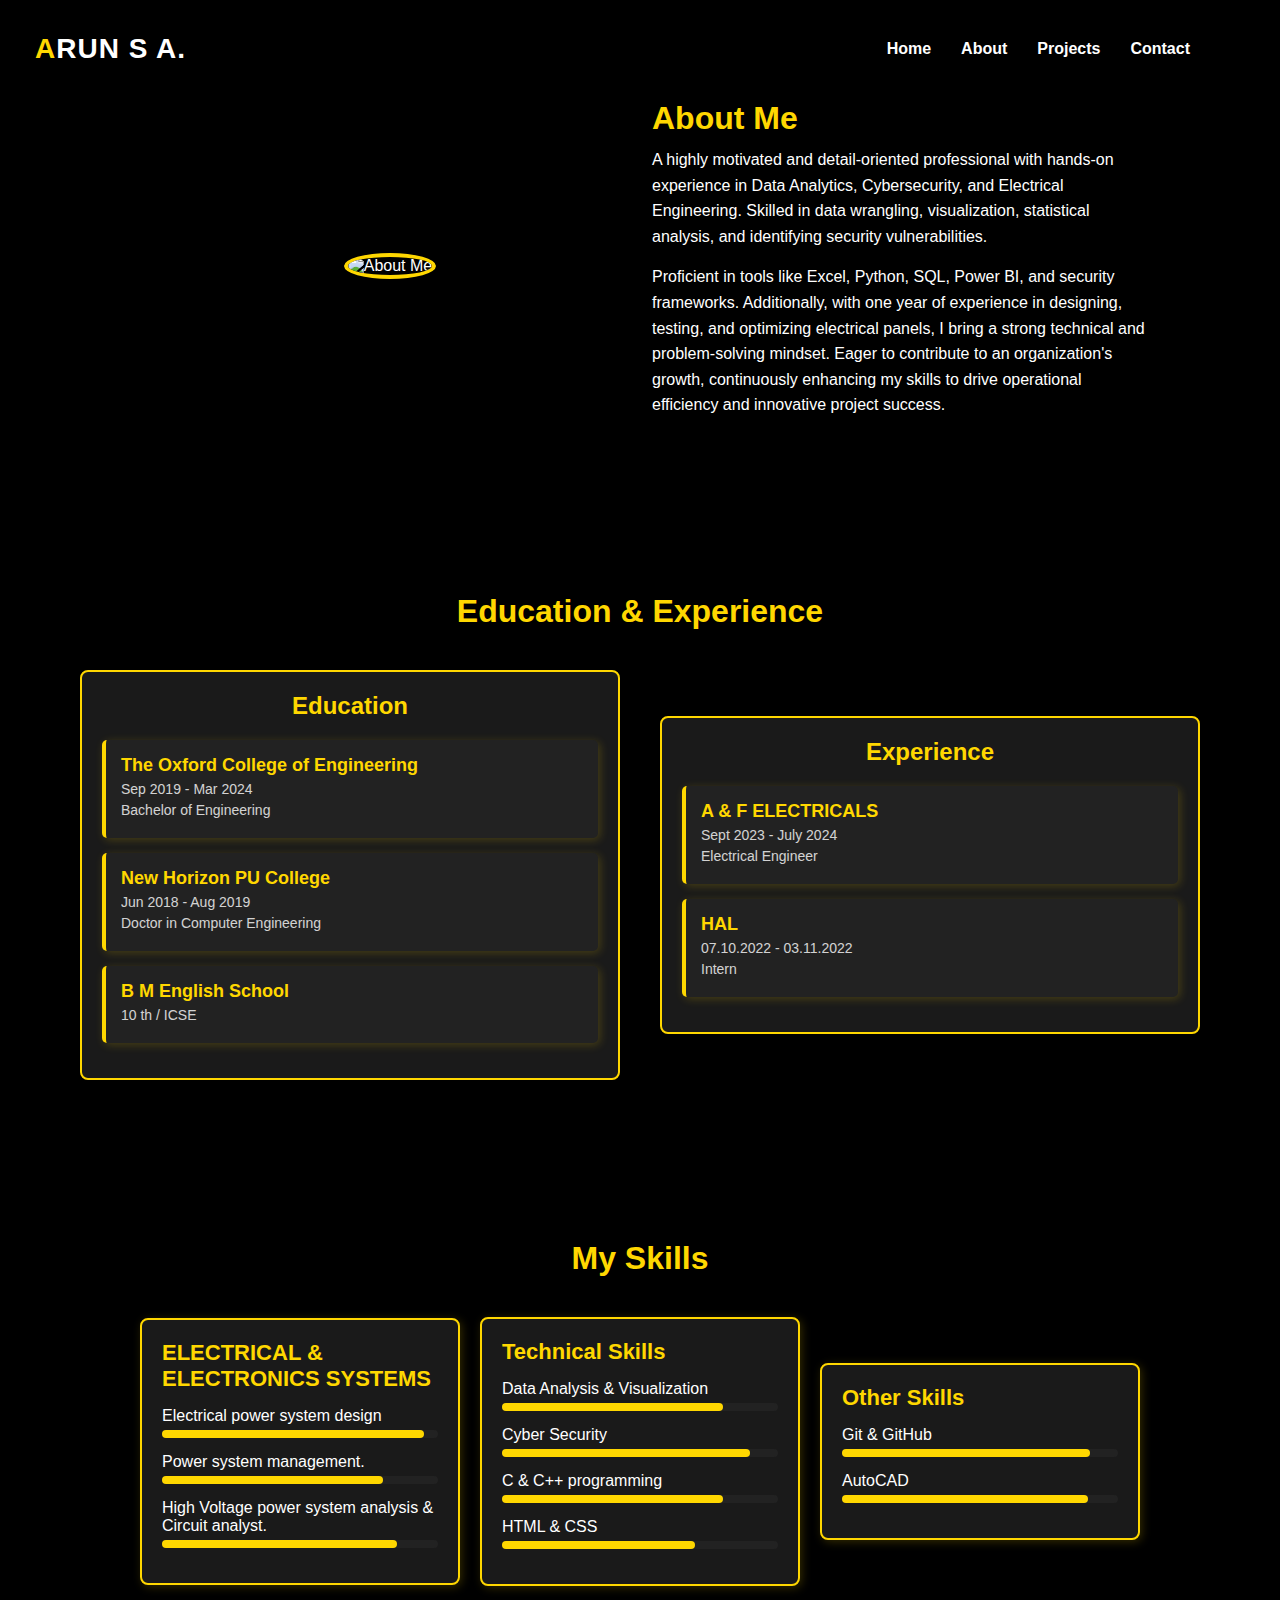
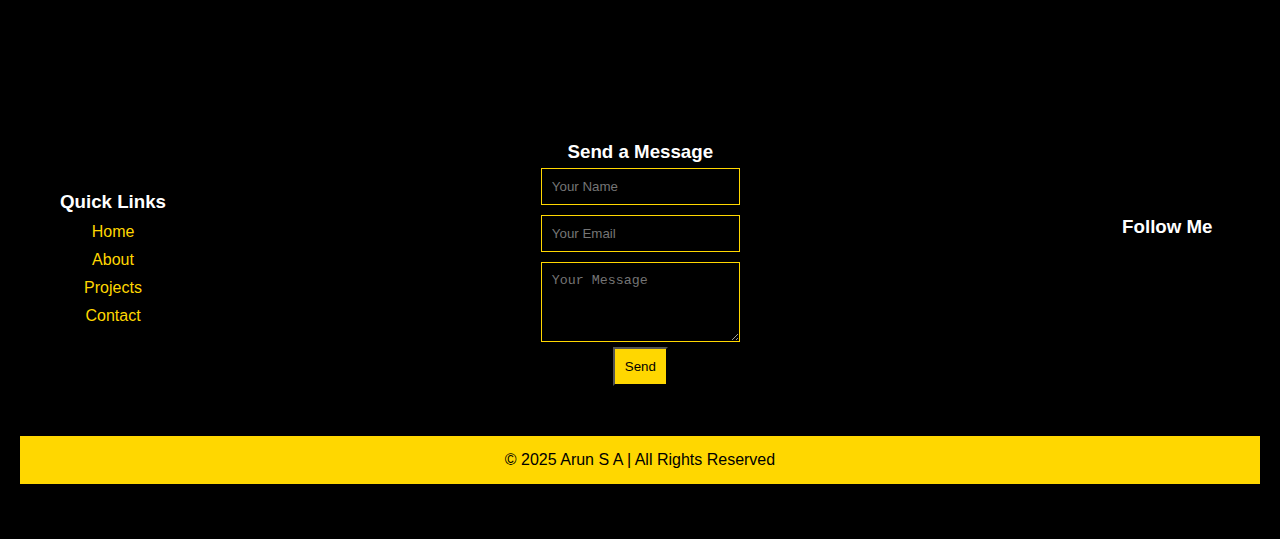
==== about.html @ 4d64bd61 "Add files via upload" ====
<!DOCTYPE html>
<html lang="en">
<head>
    <meta charset="UTF-8">
    <meta name="viewport" content="width=device-width, initial-scale=1.0">
    <title>Arun S A - Portfolio</title>
    <link rel="stylesheet" href="styles.css">

</head>
<body>
<header>
    <div class="logo"><span id="cspan">A</span>run S A.</div>
    <div class="menu-toggle" onclick="toggleMenu()">☰</div>
    <nav>
        <ul>
            <li><a href="#home">Home</a></li>
            <li><a href="#about">About</a></li>
            <li><a href="#projects">Projects</a></li>
            <li><a href="#contact">Contact</a></li>
        </ul>
    </nav>
</header>



<section id="about" class="about-container" style="padding-top: 100px;">
    <div class="about-image">
        <img src="C:\Users\chand\Downloads\Arun PIC.jpeg" alt="About Me">
    </div>
    <div class="about-content">
        <h2>About Me</h2>
        <p>
            A highly motivated and detail-oriented professional with hands-on experience in Data Analytics, Cybersecurity, and Electrical Engineering. Skilled in data wrangling, visualization, statistical analysis, and identifying security vulnerabilities. 
        </p>
        <p>
            Proficient in tools like Excel, Python, SQL, Power BI, and security frameworks. Additionally, with one year of experience in designing, testing, and optimizing electrical panels, I bring a strong technical and problem-solving mindset. Eager to contribute to an organization's growth, continuously enhancing my skills to drive operational efficiency and innovative project success. </p>
    </div>  
</section>


<section id="edu-exp">
    <h2 class="section-title">Education & Experience</h2>
    <div class="edu-exp-container">
        <!-- Education Section -->
        <div class="edu-exp-box">
            <h3 class="edu-exp-title">Education</h3>
            <div class="edu-exp-item">
                <h4> The Oxford College of Engineering </h4>
                <p>Sep 2019 - Mar 2024</p>
                <p> Bachelor of Engineering </p>
            </div>
            <div class="edu-exp-item">
                <h4> New Horizon PU College</h4>
                <p> Jun 2018 - Aug 2019</p>
                <p>Doctor in Computer Engineering</p>
            </div>
            <div class="edu-exp-item">
                <h4> B M English School</h4>
                <p>10 th / ICSE</p>
            </div>
        </div>

        <!-- Experience Section -->
        <div class="edu-exp-box">
            <h3 class="edu-exp-title">Experience</h3>
            <div class="edu-exp-item">
                <h4> A & F ELECTRICALS</h4>
                <p> Sept 2023 - July 2024</p>
                <p> Electrical Engineer</p>
            </div>
            <div class="edu-exp-item">
                <h4>HAL</h4>
                <p>07.10.2022 - 03.11.2022</p>
                <p>Intern</p>
            </div>
        </div>
    </div>
</section>

<section id="skills">
    <h2 class="section-title">My Skills</h2>
    <div class="skills-container">
        
        <div class="skill-box">
            <h3>ELECTRICAL & ELECTRONICS SYSTEMS</h3>
            <div class="skill-item">
                <span> Electrical power system design </span>
                <div class="progress"><div class="progress-bar" style="width: 95%"></div></div>
            </div>
            <div class="skill-item">
                <span> Power system management.</span>
                <div class="progress"><div class="progress-bar" style="width: 80%"></div></div>
            </div>
            <div class="skill-item">
                <span>High Voltage power system analysis & Circuit analyst. </span>
                <div class="progress"><div class="progress-bar" style="width: 85%"></div></div>
            </div>
        </div>

        <div class="skill-box">
            <h3>Technical Skills</h3>
            <div class="skill-item">
                <span>Data Analysis & Visualization</span>
                <div class="progress"><div class="progress-bar" style="width: 80%"></div></div>
            </div>
            <div class="skill-item">
                <span> Cyber Security</span>
                <div class="progress"><div class="progress-bar" style="width: 90%"></div></div>
            </div>
            <div class="skill-item">
                <span> C & C++ programming </span>
                <div class="progress"><div class="progress-bar" style="width: 80%"></div></div>
            </div>
            <div class="skill-item">
                <span> HTML & CSS </span>
                <div class="progress"><div class="progress-bar" style="width: 70%"></div></div>
            </div>
        </div>

        <div class="skill-box">
            <h3>Other Skills</h3>
            <div class="skill-item">
                <span>Git & GitHub</span>
                <div class="progress"><div class="progress-bar" style="width: 90%"></div></div>
            </div>
            <div class="skill-item">
                <span>AutoCAD</span>
                <div class="progress"><div class="progress-bar" style="width: 89%"></div></div>
            </div>
        </div>

    </div>
</section>






<footer>
    <div class="footer-container" id="contact">
        <div class="footer-nav">
            <h3>Quick Links</h3>
            <ul>
                <li><a href="index.html">Home</a></li>
                <li><a href="about.html">About</a></li>
                <li><a href="#projects">Projects</a></li>
                <li><a href="#contact">Contact</a></li>
            </ul>
        </div>

        <!-- Send Message Form -->
        <div class="footer-form">
            <h3>Send a Message</h3>
            <form>
                <input type="text" placeholder="Your Name" required>
                <input type="email" placeholder="Your Email" required>
                <textarea placeholder="Your Message" required></textarea>
                <button type="submit">Send</button>
            </form>
        </div>

        <!-- Social Media Icons -->
        <div class="footer-social">
            <h3>Follow Me</h3>
            <div class="social-icons">
                <a href="https://www.facebook.com/rockarunamar?mibextid=kFxxJD"><i class="fab fa-facebook"></i> </a>       
                <a href="https://x.com/_arun_amar_?t=bIX2LGd4Y-M6uU_82VjdYQ&s=09"><i class="fab fa-twitter"></i> </a>
                <a href="https://www.linkedin.com/in/arun-sa?utm_source=share&utm_campaign=share_via&utm_content=profile&utm_medium=android_app"><i class="fab fa-linkedin"></i> </a>
                <a href="https://github.com/arunsa22"><i class="fab fa-github"></i> </a>
            </div>
        </div>
    </div>

    <!-- Copyright -->
    <div class="footer-bottom">
        <p>&copy; 2025 Arun S A | All Rights Reserved</p>
    </div>
</footer>



<script>
    function toggleMenu() {
        const nav = document.querySelector('nav ul');
        nav.classList.toggle('nav-active');
    }
</script>
</body>
</html>
---- styles.css ----
* {
    margin: 0;
    padding: 0;
    box-sizing: border-box;
    justify-content: space-between;
    list-style: none;
    text-decoration: none; 
    align-items: center;
}
body {
    font-family: Lora, sans-serif;
    background-color: black;
    color: white;
    overflow-x: hidden;
}
#cspan{
    color: gold;
}
header {
    background-color: black;
    padding: 25px 35px;
    position: fixed;
    width: 100%;
    top: 0;
    left: 0;
    display: flex;  
    z-index: 1000;
}
.logo { 
    color: white;
    font-size: 28px;
    font-weight: 800; 
    text-transform: uppercase; 
    letter-spacing: 1px;
}
nav {
    display: flex;
    margin-right: 25px;
    padding: 15px;
}
nav ul{
    display: flex;
}
nav ul li {
    margin: 0 15px;
}
nav ul li a {
    color: white;
    font-weight: bold;
}
nav ul li a:hover {
    color: gold;
}
.menu-toggle {
    display: none;
    font-size: 24px;
    cursor: pointer;
    color: gold;
}
@media (max-width: 768px) {
    nav ul {
        display: none;
        flex-direction: column;
        position: absolute;
        top: 50px;
        left: 0;
        width: 100%;
        background: black;
        text-align: center;
    }
    nav ul li {
        padding: 10px;
    }
    .menu-toggle {
        display: block;
    }
    .nav-active {
        display: flex !important;
    }
}

/* Footer Section */
footer {
    padding: 55px 20px;
    text-align: center;
}

.footer-container {
    display: flex;
    flex-wrap: wrap;
    max-width: 1200px;
    margin: auto;
    gap: 10px;
    padding: 20px;
}

/* Footer Navigation */
.footer-nav ul {
    padding: 0;
}
.footer-nav ul li {
    margin: 10px 0;
}
.footer-nav ul li a {
    color: gold;;
    transition: 0.3s;
}
.footer-nav ul li a:hover {
    color: white;
}

/* Send Message Form */
.footer-form form {
    display: flex;
    flex-direction: column;
}

.footer-form input,
.footer-form textarea {
    width: 100%;
    padding: 10px;
    margin: 5px 0;
    border: 1px solid gold;
    background: black;
    color: white;
}

.footer-form textarea {
    height: 80px;
}

.footer-form button {
    background-color: gold;
    color: black;
    padding: 10px;
    cursor: pointer;
    transition: 0.3s;
}

.footer-form button:hover {
    background-color: white;
    color: black;
}

/* Social Media */
.footer-social  {
    display: flex;
    flex-direction: column;
    gap: 10px;
}

.footer-social .social-icons a {
    color: gold;
    transition: 0.3s;
}

.footer-social .social-icons a:hover {
    color: white;
}

/* Copyright */
.footer-bottom {
    background: gold;
    color: black;
    text-align: center;
    padding: 15px;
    margin-top: 30px;
}

/* Responsive Footer */
@media (max-width: 768px) {
    .footer-container {
        flex-direction: column;
        text-align: center;
    }

    .footer-form form {
        align-items: center;
    }

    .footer-form input,
    .footer-form textarea,
    .footer-form button {
        width: 90%;
    }

    .footer-social .social-icons {
        align-items: center;
    }
}




/* home sectionn */
/* Home Section Styling */
#home {
    display: flex;
    align-items: center;
    justify-content: center;
    text-align: center;
    min-height: 100vh;
    background: black;
    color: white;
    padding: 40px 20px;
}

/* Home Container */
.home-container {
    display: flex;
    flex-wrap: wrap;
    max-width: 1000px;
    width: 100%;
    padding: 25px;
}

/* Text Content */
.home-content {
    flex: 1;
    text-align: left;
}

.home-content h1 {
    font-size: 36px;
    color: white;
}
.home-content p {
    font-size: 18px;
    color: #ccc;
    margin: 10px 0;
}

/* Social Icons */
.social-icons {
    margin: 20px 0;
}
.social-icons a {
    display: inline-block;
    color: white;
    font-size: 18px;
    text-decoration: none;
    margin-right: 15px;
    transition: color 0.3s ease;
}
.social-icons i {
    margin-right: 8px;
    font-size: 20px;
}
.social-icons a:hover {
    color: gold;
}

/* Download Resume Button */
.btn {
    display: inline-block;
    background-color: gold;
    color: black;
    font-weight: bold;
    padding: 12px 20px;
    margin-top: 15px;
    text-decoration: none;
    border-radius: 5px;
    transition: background 0.3s ease;
}

.btn:hover {
    background-color: white;
    color: black;
}

/* Profile Picture */
.home-image, .about-image {
    flex: 1;
    text-align: center;
}

.home-image img , .about-image img{
    max-width: 300px;
    border-radius: 50%;
    border: 4px solid gold;
    transition: transform 0.3s ease;
}
.home-image img:hover ,.about-image img:hover  {
    transform: scale(1.05);
}

@media (max-width: 768px) {
    .home-container {
        flex-direction: column;
        align-items: center; 
        padding-top: 40px;
    }
    .home-content {
        width: 90%; /* Adjusts width for better spacing */
        max-width: 500px;
    }
    .home-content h1 {
        font-size: 32px;
    }
    .home-content p {
        font-size: 16px;
    }
    .social-icons {
        display: flex;
        flex-wrap: wrap;
        gap: 10px; 
    }
    .social-icons a {
        display: flex;
        align-items: center;
        justify-content: center;
        padding: 8px 10px;
        font-size: 15px;
        transition: background 0.3s ease;
    }
    .home-image ,.about-image{
        width: 100%;
        margin-top: 20px;
    }
    .home-image img ,.about-image img{
        max-width: 200px; /* Slightly bigger for better visibility */
        border-radius: 50%;
        border: 3px solid gold;
        transition: transform 0.3s ease;
    }

    .home-image img:hover,.about-image img:hover  {
        transform: scale(1.05);
    }
    .btn {
        display: inline-block;
        margin-top: 20px;
        padding: 12px 25px;
        font-size: 15px;
    }
}


/* About me */
/* About Section */
.about-container {
    display: flex;
    align-items: center;
    justify-content: space-between;
    padding: 80px 10%;
    background: black;
    color: white;
    flex-wrap: wrap;
}

.about-content {
    flex: 1;
    max-width: 500px;
}

.about-content h2 {
    font-size: 32px;
    color: gold;
    margin-bottom: 10px;
}

.about-content p {
    font-size: 16px;
    margin-bottom: 15px;
    line-height: 1.6;
}


/* Responsive Design */
@media (max-width: 768px) {
    .about-container {
        flex-direction: column;
        text-align: center;
    }

    .about-content {
        max-width: 100%;
    }

    .about-image img {
        max-width: 250px;
        margin-top: 20px;
    }
}
/* PROJECT SECTION */
/* Projects Section */
#projects {
    padding: 80px 20px;
    background-color: black;
    color: white;
    text-align: center;
}

.section-title {
    color: gold;
    font-size: 32px;
    margin-bottom: 40px;
}

/* Projects Container */
.projects-container {
    display: flex;
    flex-wrap: wrap;
    justify-content: center;
    gap: 20px;
    max-width: 1200px;
    margin: auto;
}

/* Project Card */
.project-card {
    background-color: #1a1a1a;
    border: 2px solid gold;
    padding: 20px;
    border-radius: 8px;
    width: 280px;
    text-align: center;
    transition: 0.3s ease-in-out;
}

.project-card:hover {
    transform: translateY(-5px);
    box-shadow: 0px 0px 10px gold;
}

.project-card h3 {
    color: gold;
    font-size: 22px;
}

.project-card p {
    font-size: 14px;
    margin: 15px 0;
}
/* Know More Button */
.btn {
    display: inline-block;
    margin-top: 10px;
    padding: 10px 15px;
    background-color: gold;
    color: black;
    border-radius: 5px;
    transition: 0.3s;
}
.btn:hover {
    background-color: white;
    color: black;
}
/* Responsive Design */
@media (max-width: 768px) {
    .projects-container {
        flex-direction: column;
        align-items: center;
    }

    .project-card {
        width: 90%;
    }
}

/* Education & Experience Section */
#edu-exp {
    padding: 80px 20px;
    background-color: black;
    color: white;
    text-align: center;
}

.section-title {
    color: gold;
    font-size: 32px;
    margin-bottom: 40px;
}

/* Layout */
.edu-exp-container {
    display: flex;
    justify-content: center;
    flex-wrap: wrap;
    gap: 40px;
    max-width: 1200px;
    margin: auto;
}

/* Education & Experience Box */
.edu-exp-box {
    background-color: #1a1a1a;
    padding: 20px;
    border-radius: 8px;
    width: 45%;
    min-width: 300px;
    border: 2px solid gold;
    text-align: left;
}

/* Section Titles */
.edu-exp-title {
    color: gold;
    font-size: 24px;
    text-align: center;
    margin-bottom: 20px;
}

/* Individual Items */
.edu-exp-item {
    background: #222;
    padding: 15px;
    margin-bottom: 15px;
    border-radius: 5px;
    border-left: 4px solid gold;
    box-shadow: 2px 2px 10px rgba(255, 215, 0, 0.2);
}

/* Titles & Text */
.edu-exp-item h4 {
    color: gold;
    font-size: 18px;
}

.edu-exp-item p {
    font-size: 14px;
    margin: 5px 0;
    opacity: 0.8;
}

/* Responsive */
@media (max-width: 768px) {
    .edu-exp-container {
        flex-direction: column;
        align-items: center;
    }

    .edu-exp-box {
        width: 90%;
    }
}

/* Skills Section */
#skills {
    padding: 80px 20px;
    background-color: black;
    color: white;
    text-align: center;
}

.section-title {
    color: gold;
    font-size: 32px;
    margin-bottom: 40px;
}

/* Skills Container */
.skills-container {
    display: grid;
    grid-template-columns: repeat(auto-fit, minmax(280px, 1fr));
    gap: 20px;
    max-width: 1000px;
    margin: auto;
}

/* Skill Box */
.skill-box {
    background-color: #1a1a1a;
    padding: 20px;
    border-radius: 8px;
    border: 2px solid gold;
    text-align: left;
    box-shadow: 2px 2px 10px rgba(255, 215, 0, 0.2);
}

/* Skill Title */
.skill-box h3 {
    color: gold;
    font-size: 22px;
    margin-bottom: 15px;
}

/* Skill Item */
.skill-item {
    margin-bottom: 15px;
}

.skill-item span {
    display: block;
    font-size: 16px;
    margin-bottom: 5px;
}

/* Progress Bar */
.progress {
    width: 100%;
    background: #222;
    height: 8px;
    border-radius: 4px;
    position: relative;
}

.progress-bar {
    height: 8px;
    background: gold;
    border-radius: 4px;
    transition: width 1s ease-in-out;
}

/* Responsive */
@media (max-width: 768px) {
    .skills-container {
        grid-template-columns: 1fr;
    }
}
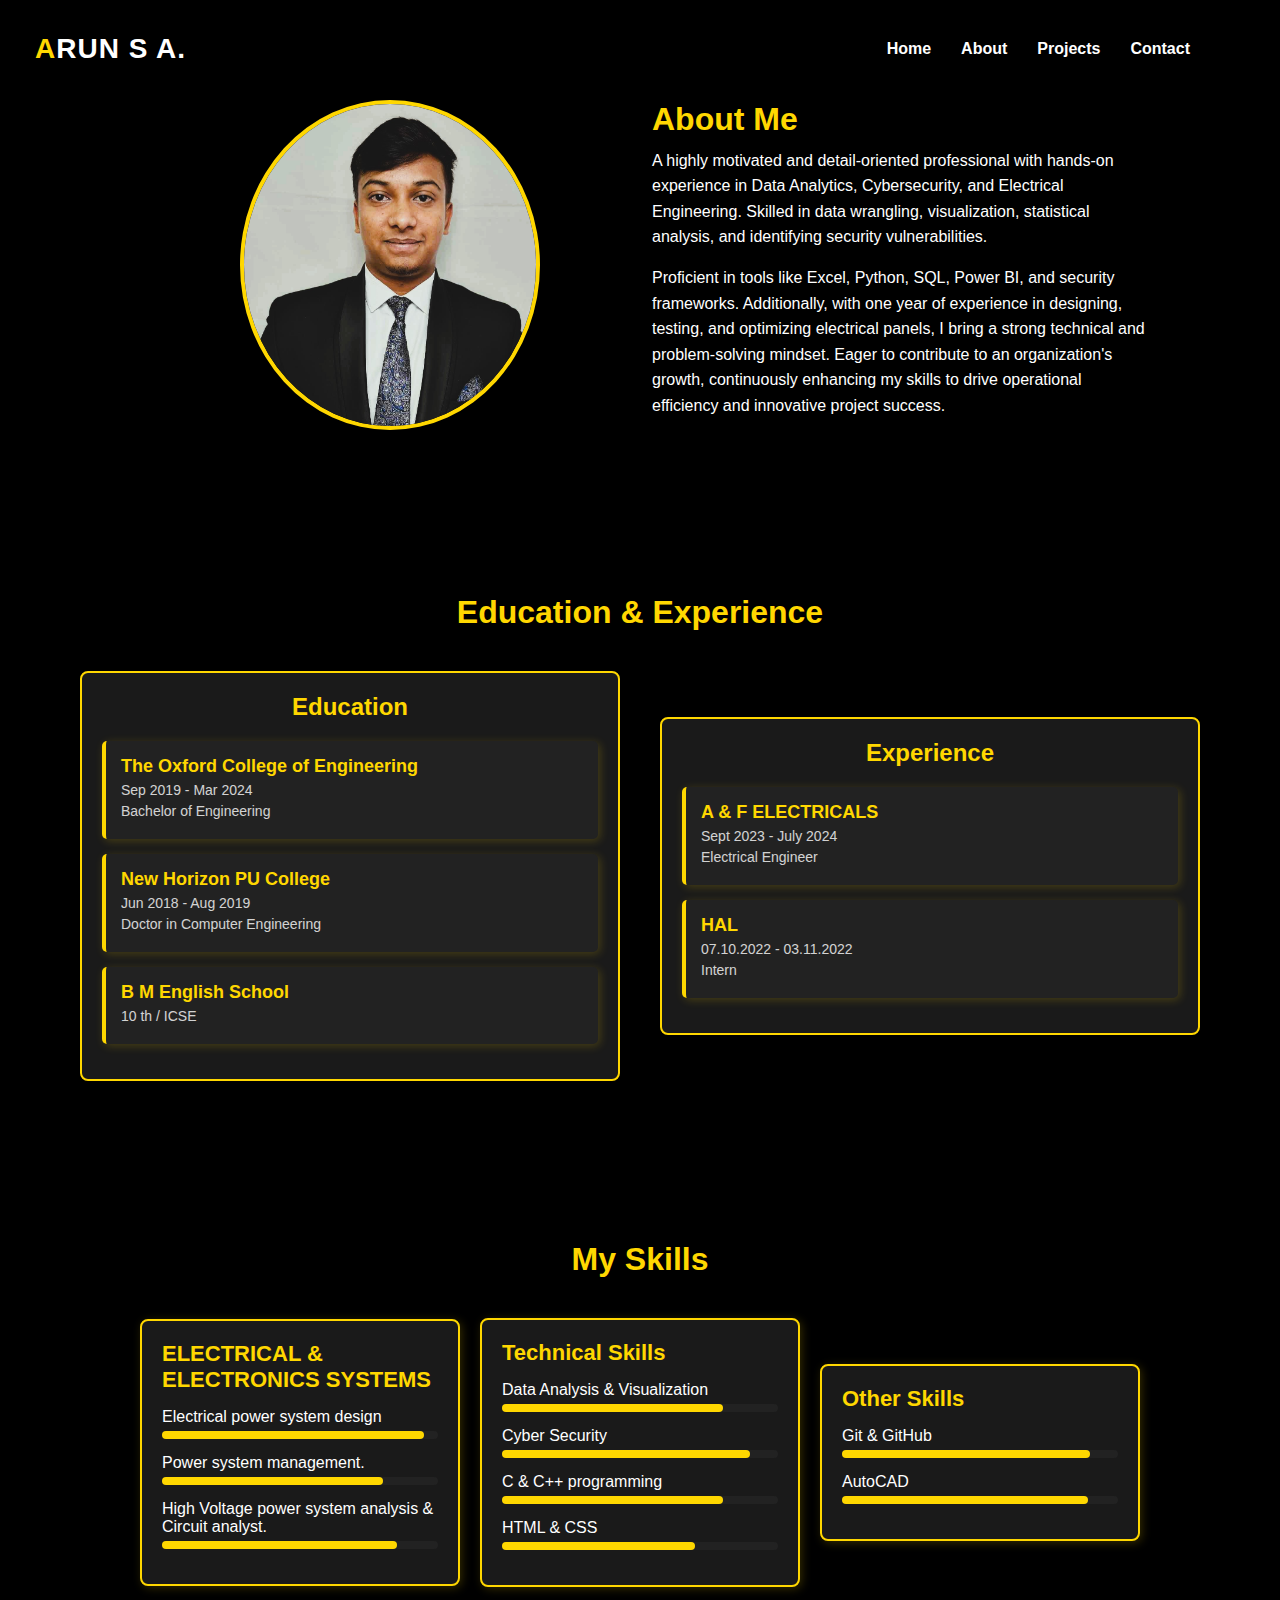
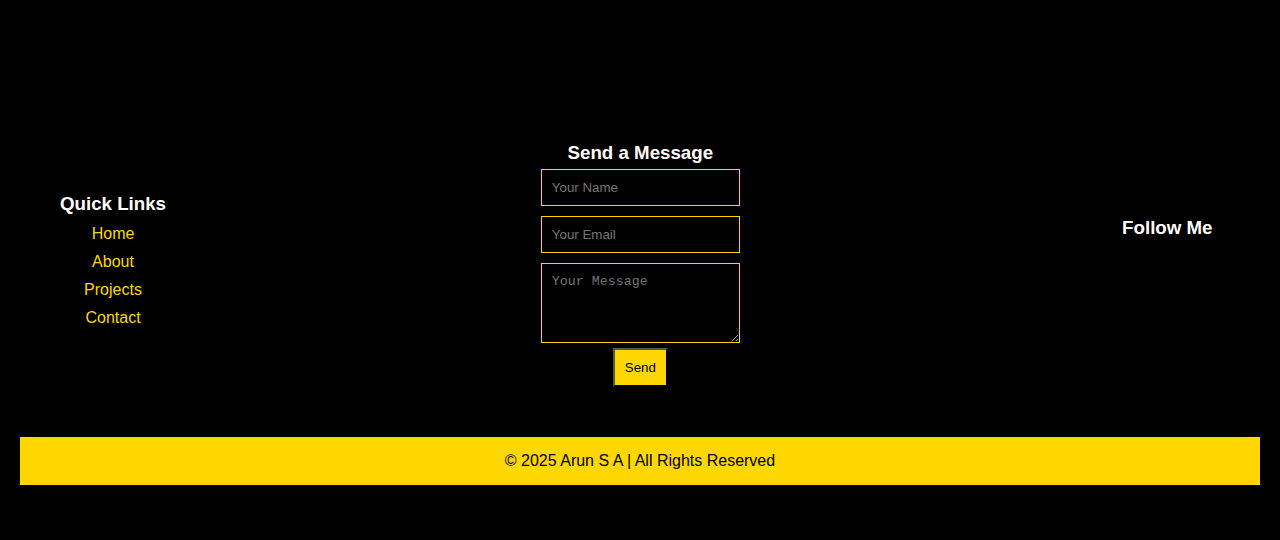
==== commit 5c108a4e: "Update about.html" ====
--- a/about.html
+++ b/about.html
@@ -13,9 +13,9 @@
     <div class="menu-toggle" onclick="toggleMenu()">☰</div>
     <nav>
         <ul>
-            <li><a href="#home">Home</a></li>
-            <li><a href="#about">About</a></li>
-            <li><a href="#projects">Projects</a></li>
+            <li><a href="index.html">Home</a></li>
+            <li><a href="about.html">About</a></li>
+            <li><a href="index.html">Projects</a></li>
             <li><a href="#contact">Contact</a></li>
         </ul>
     </nav>
@@ -25,7 +25,7 @@
 
 <section id="about" class="about-container" style="padding-top: 100px;">
     <div class="about-image">
-        <img src="C:\Users\chand\Downloads\Arun PIC.jpeg" alt="About Me">
+        <img src="image/Arun PIC.jpeg" alt="About Me">
     </div>
     <div class="about-content">
         <h2>About Me</h2>
@@ -144,7 +144,7 @@
             <ul>
                 <li><a href="index.html">Home</a></li>
                 <li><a href="about.html">About</a></li>
-                <li><a href="#projects">Projects</a></li>
+                <li><a href="index.html">Projects</a></li>
                 <li><a href="#contact">Contact</a></li>
             </ul>
         </div>
@@ -187,4 +187,4 @@
     }
 </script>
 </body>
-</html>+</html>
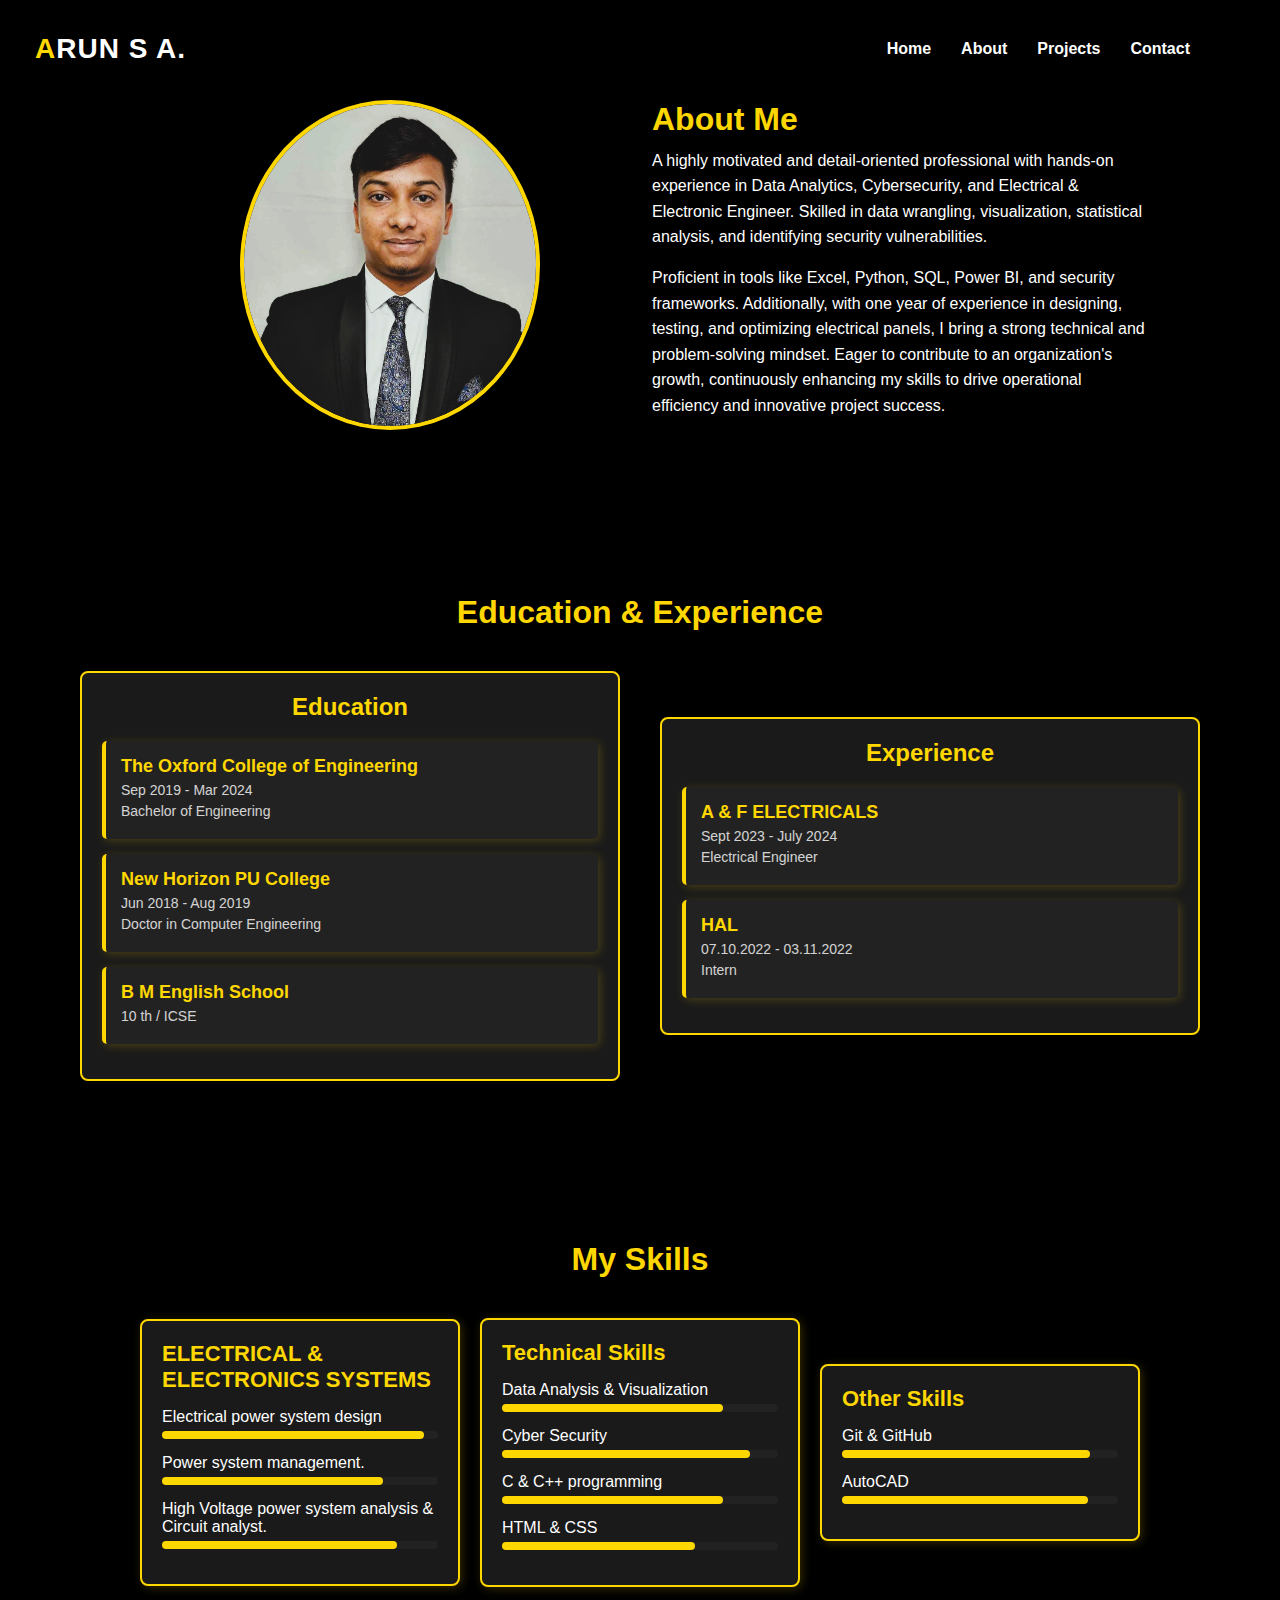
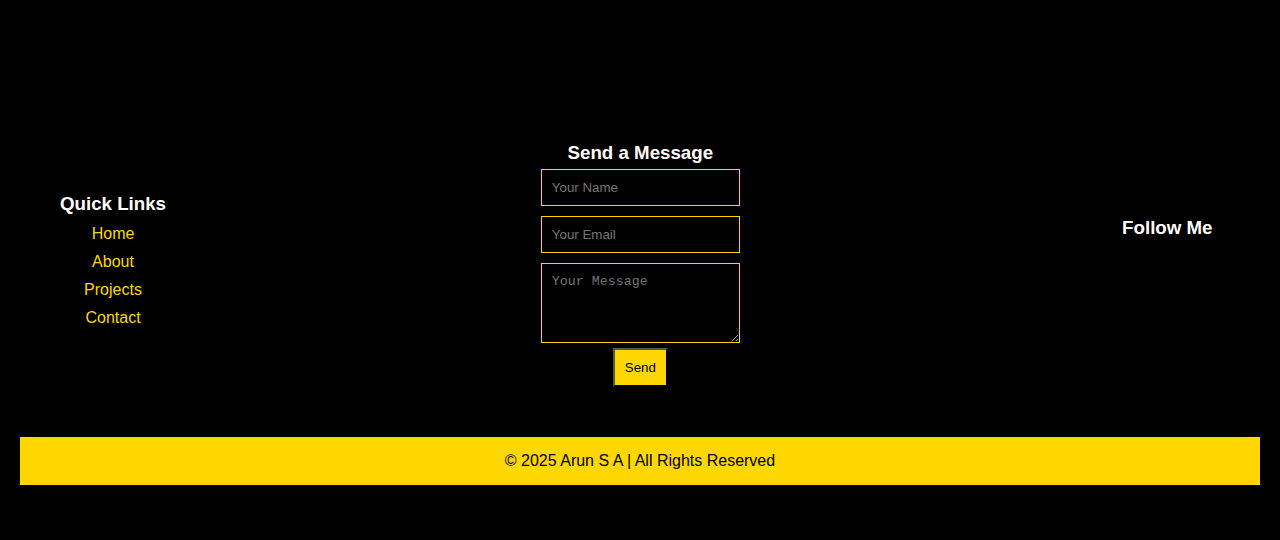
==== commit 1c485300: "Update about.html" ====
--- a/about.html
+++ b/about.html
@@ -30,7 +30,7 @@
     <div class="about-content">
         <h2>About Me</h2>
         <p>
-            A highly motivated and detail-oriented professional with hands-on experience in Data Analytics, Cybersecurity, and Electrical Engineering. Skilled in data wrangling, visualization, statistical analysis, and identifying security vulnerabilities. 
+            A highly motivated and detail-oriented professional with hands-on experience in Data Analytics, Cybersecurity, and Electrical & Electronic Engineer. Skilled in data wrangling, visualization, statistical analysis, and identifying security vulnerabilities. 
         </p>
         <p>
             Proficient in tools like Excel, Python, SQL, Power BI, and security frameworks. Additionally, with one year of experience in designing, testing, and optimizing electrical panels, I bring a strong technical and problem-solving mindset. Eager to contribute to an organization's growth, continuously enhancing my skills to drive operational efficiency and innovative project success. </p>
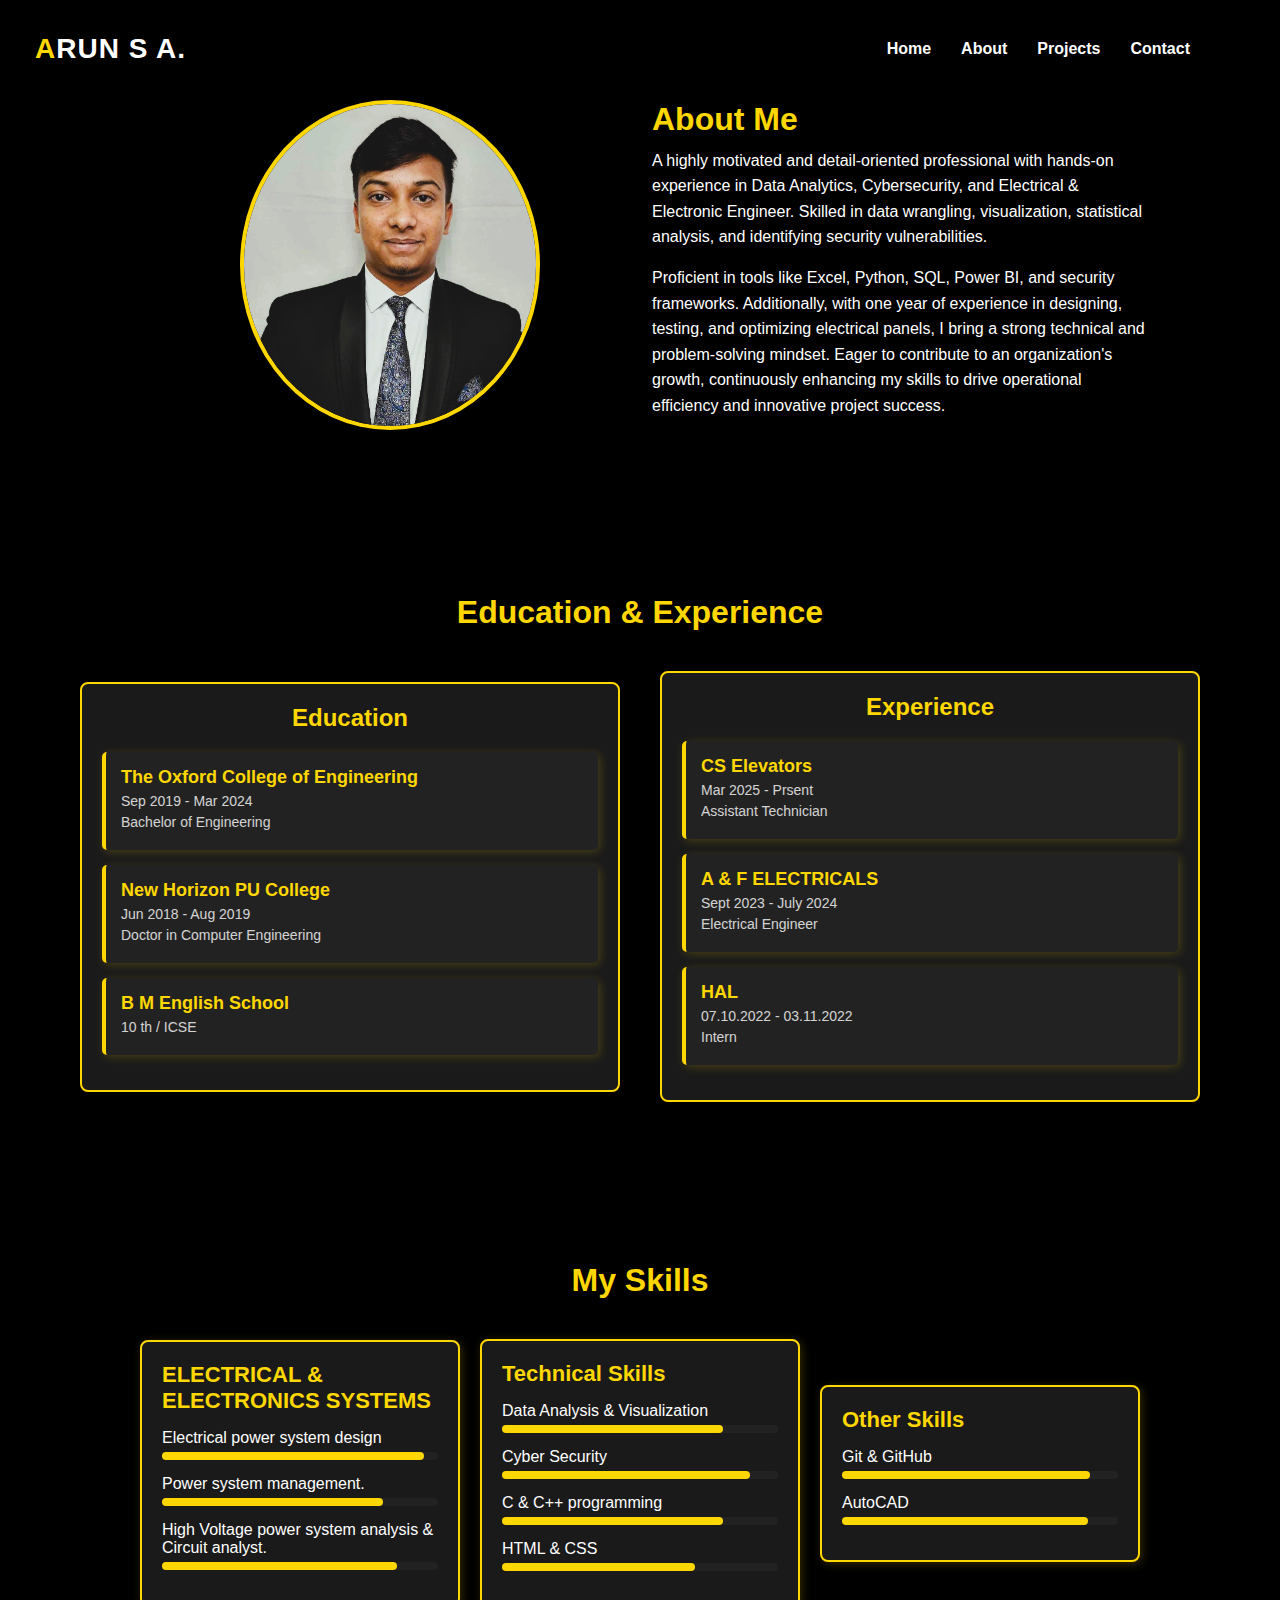
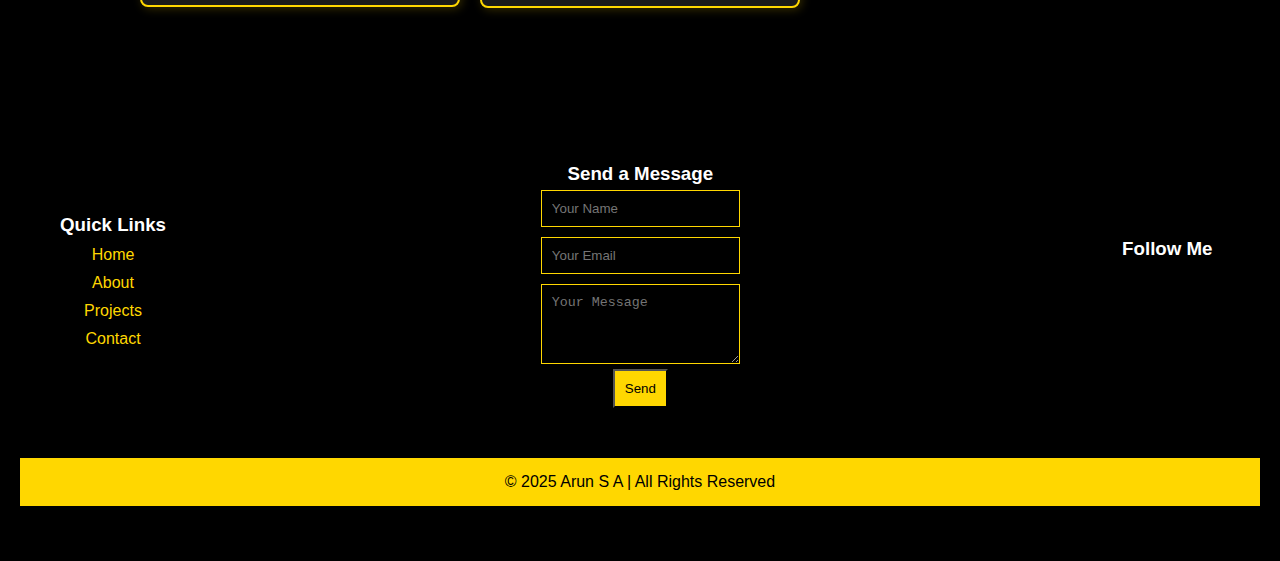
==== commit bb641fe2: "Update about.html" ====
--- a/about.html
+++ b/about.html
@@ -63,6 +63,11 @@
         <!-- Experience Section -->
         <div class="edu-exp-box">
             <h3 class="edu-exp-title">Experience</h3>
+            <div class="edu-exp-item">
+                <h4> CS Elevators</h4>
+                <p> Mar 2025 - Prsent </p>
+                <p> Assistant Technician </p>
+            </div>
             <div class="edu-exp-item">
                 <h4> A & F ELECTRICALS</h4>
                 <p> Sept 2023 - July 2024</p>
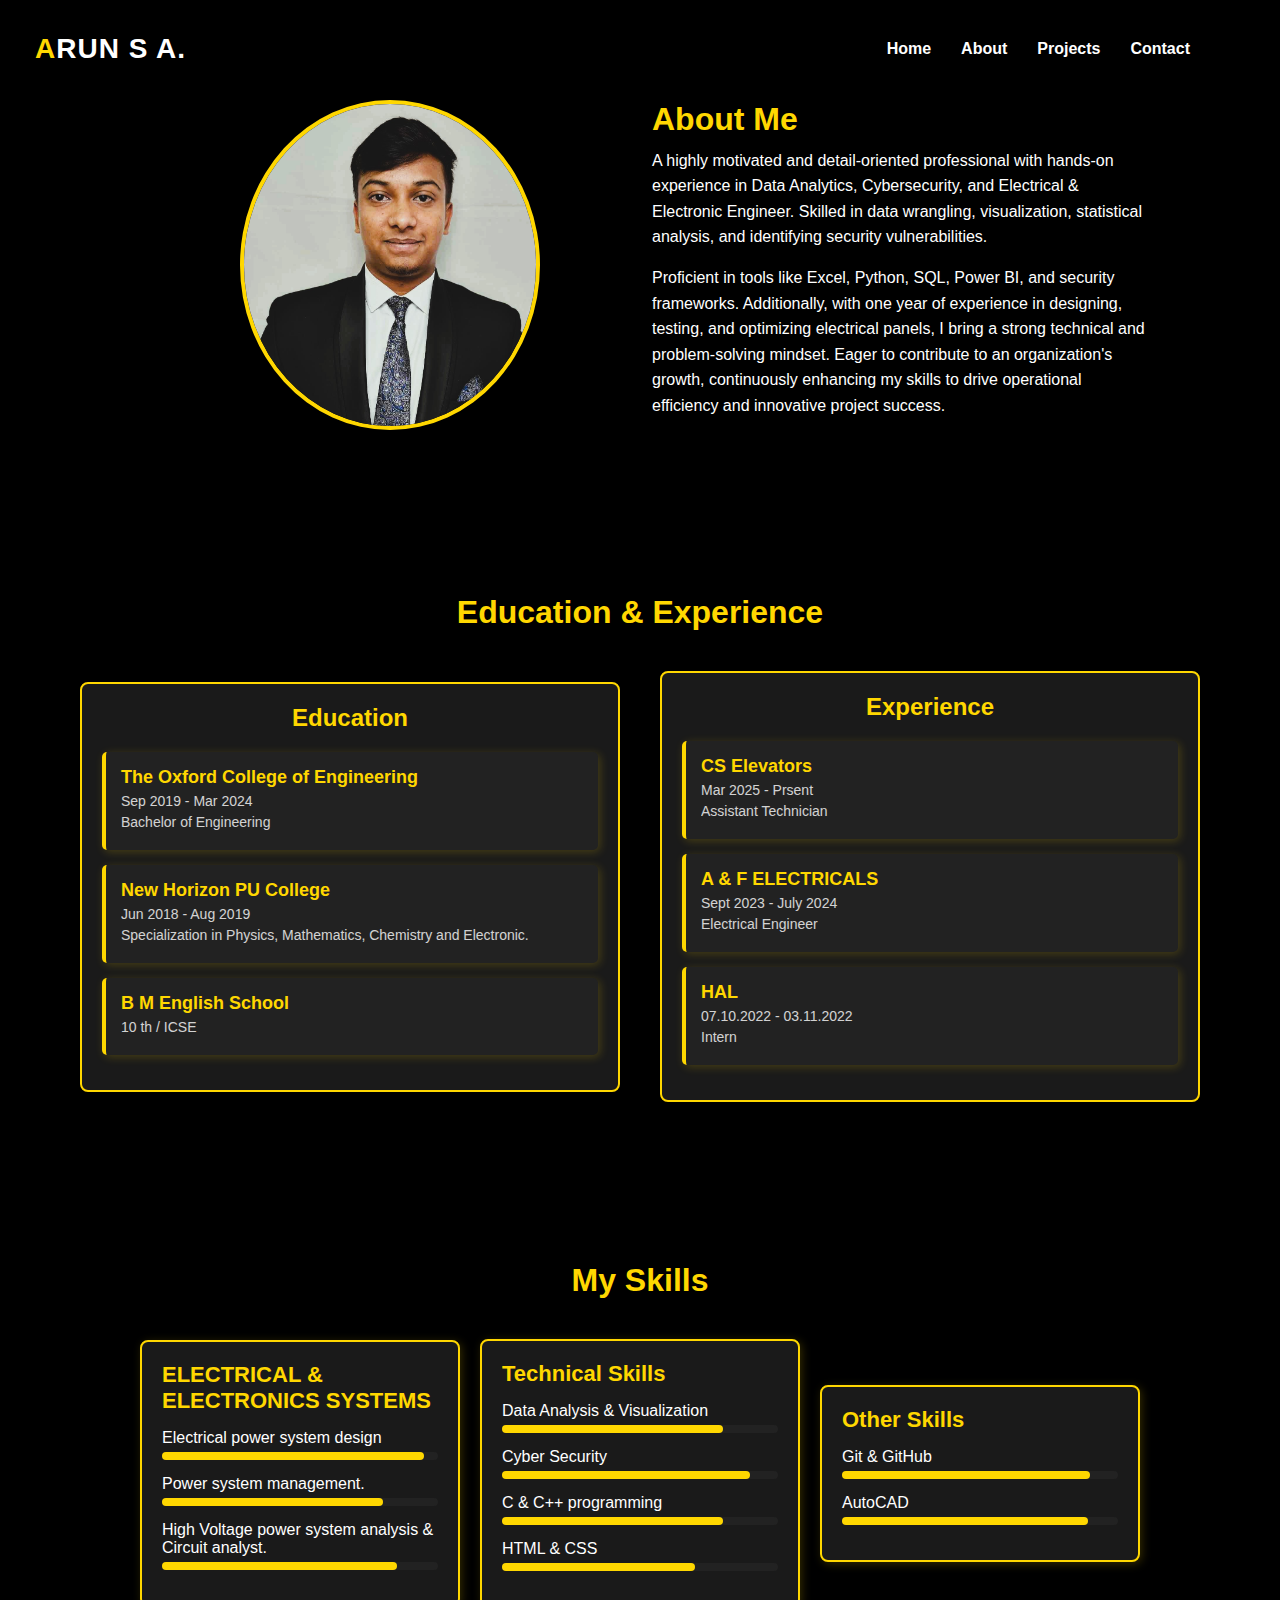
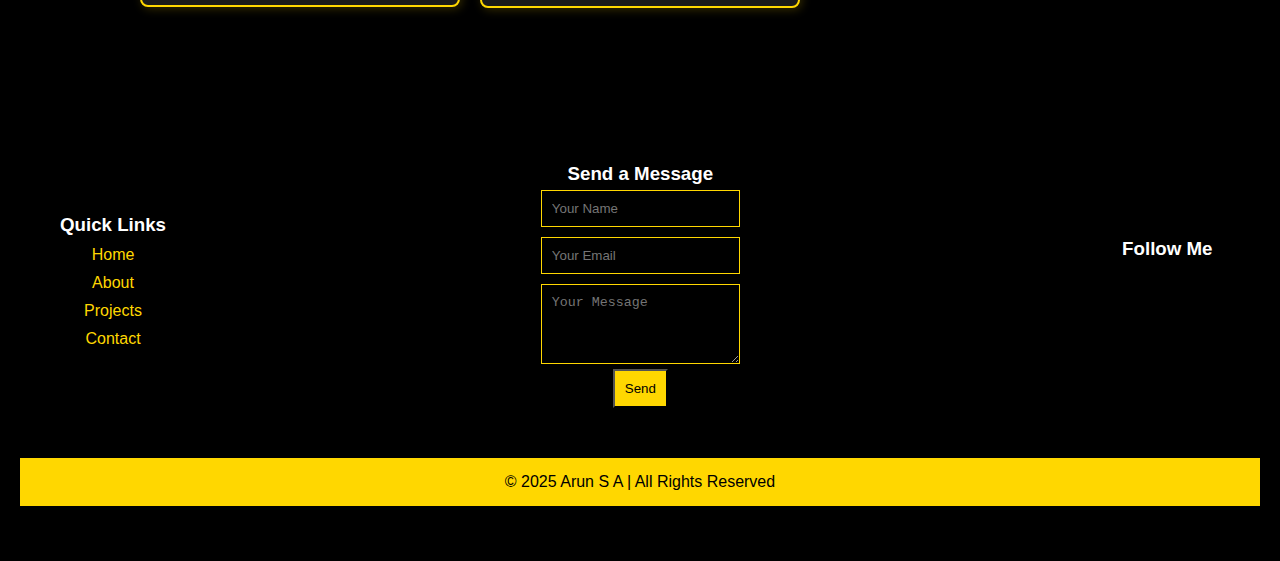
==== commit 8a60daed: "Update about.html" ====
--- a/about.html
+++ b/about.html
@@ -52,7 +52,7 @@
             <div class="edu-exp-item">
                 <h4> New Horizon PU College</h4>
                 <p> Jun 2018 - Aug 2019</p>
-                <p>Doctor in Computer Engineering</p>
+                <p>Specialization in Physics, Mathematics, Chemistry and Electronic.</p>
             </div>
             <div class="edu-exp-item">
                 <h4> B M English School</h4>
